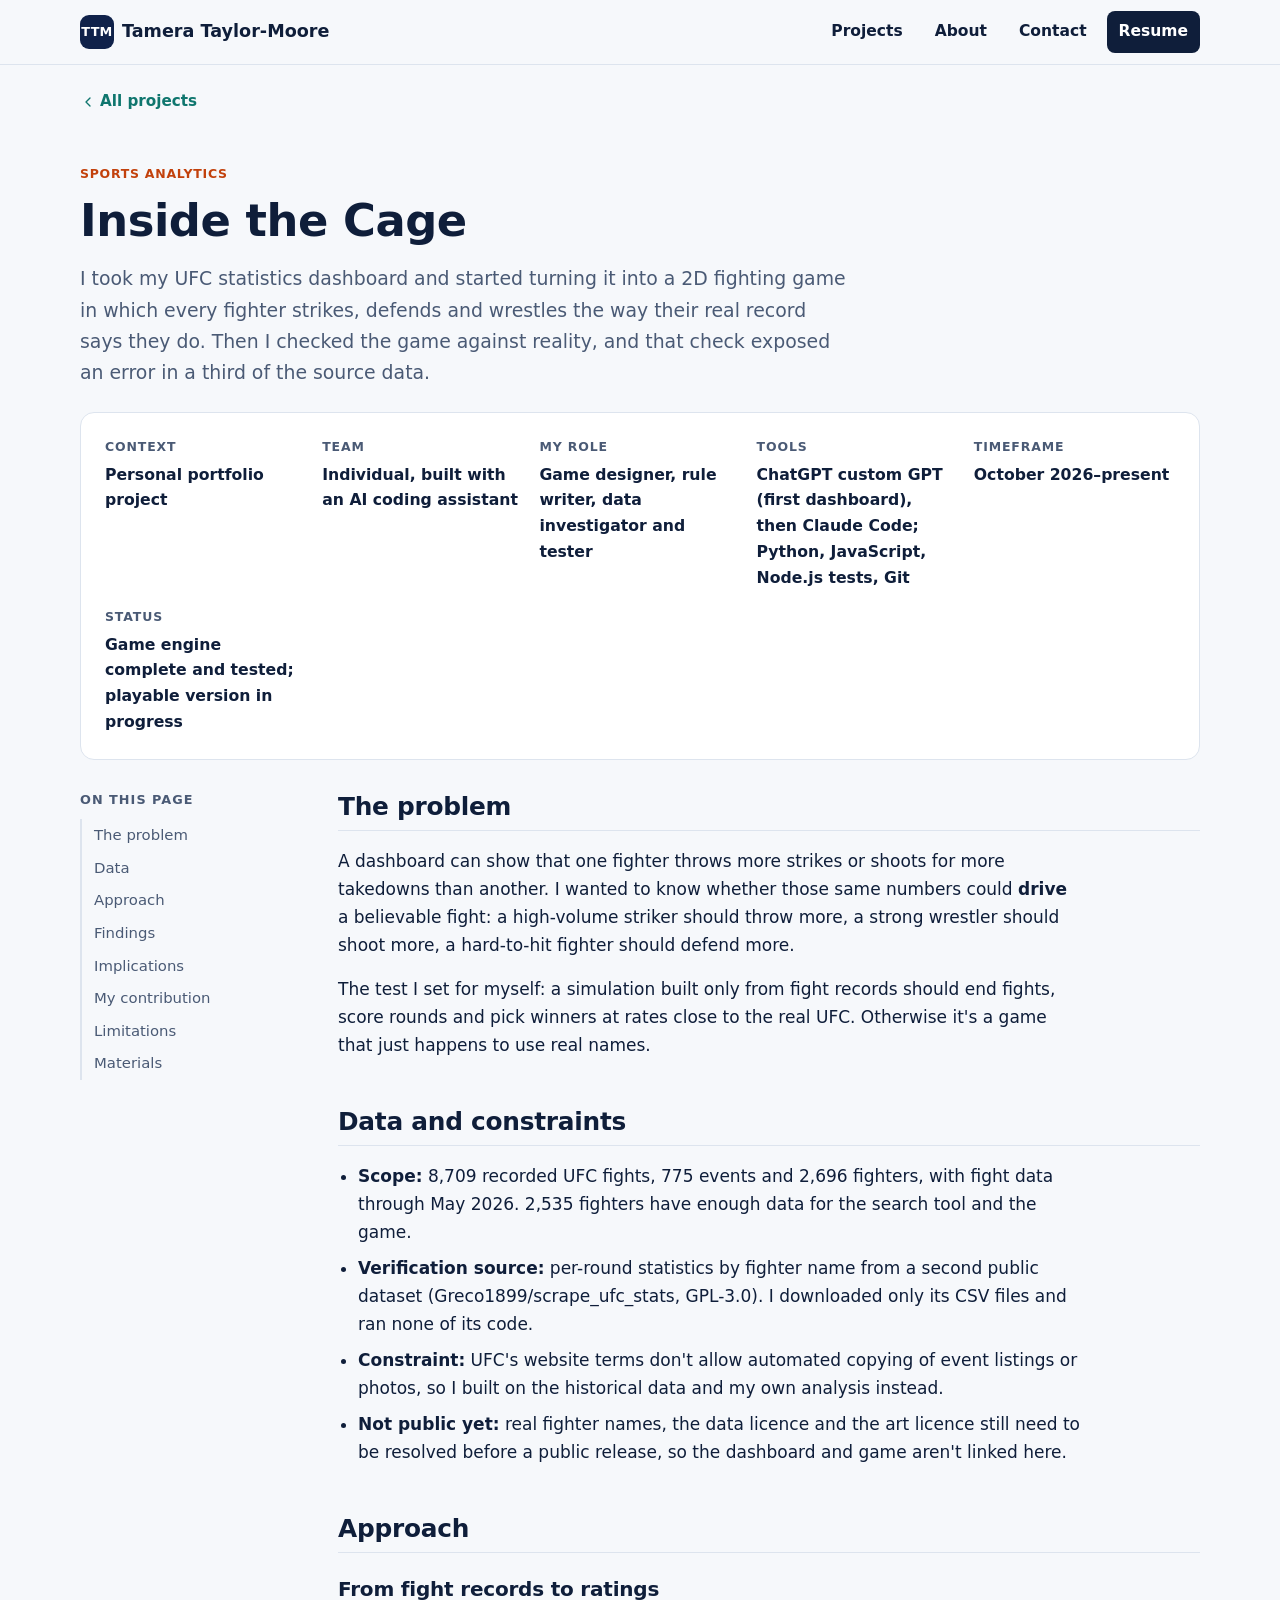
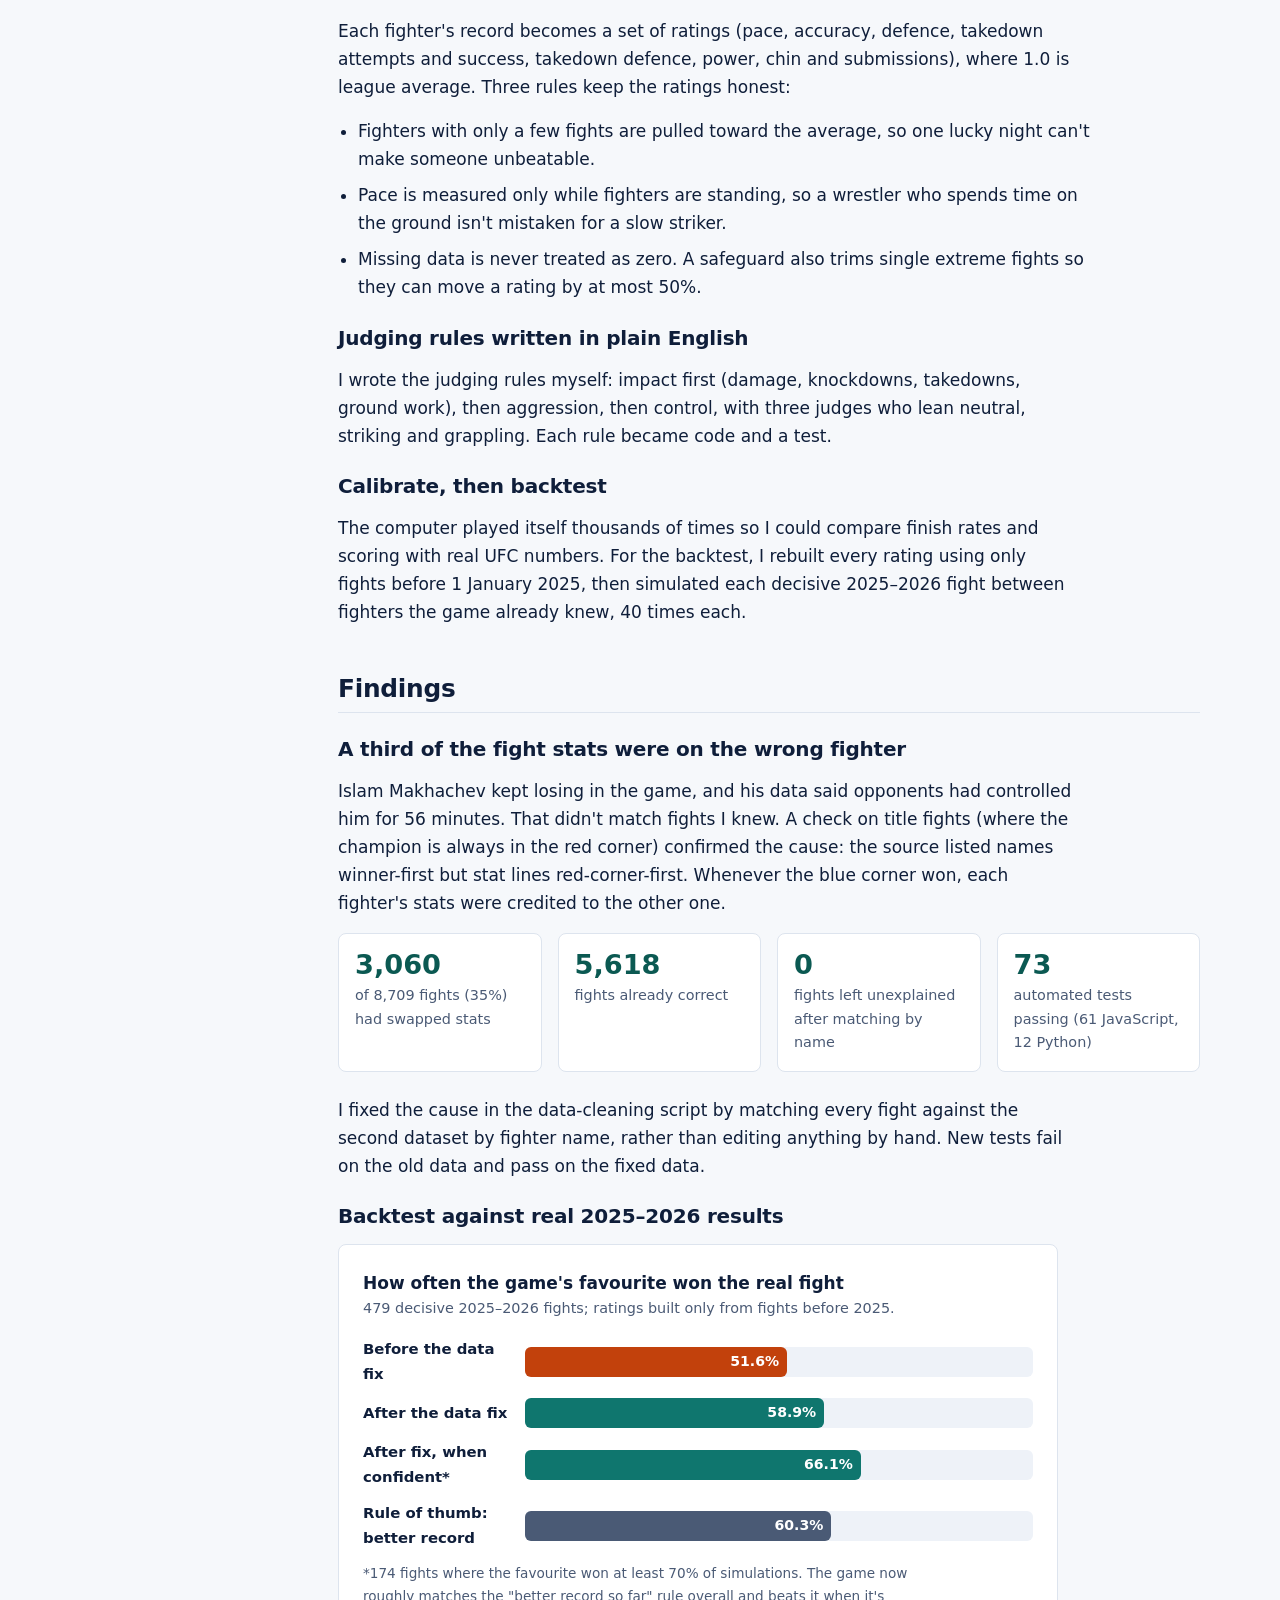
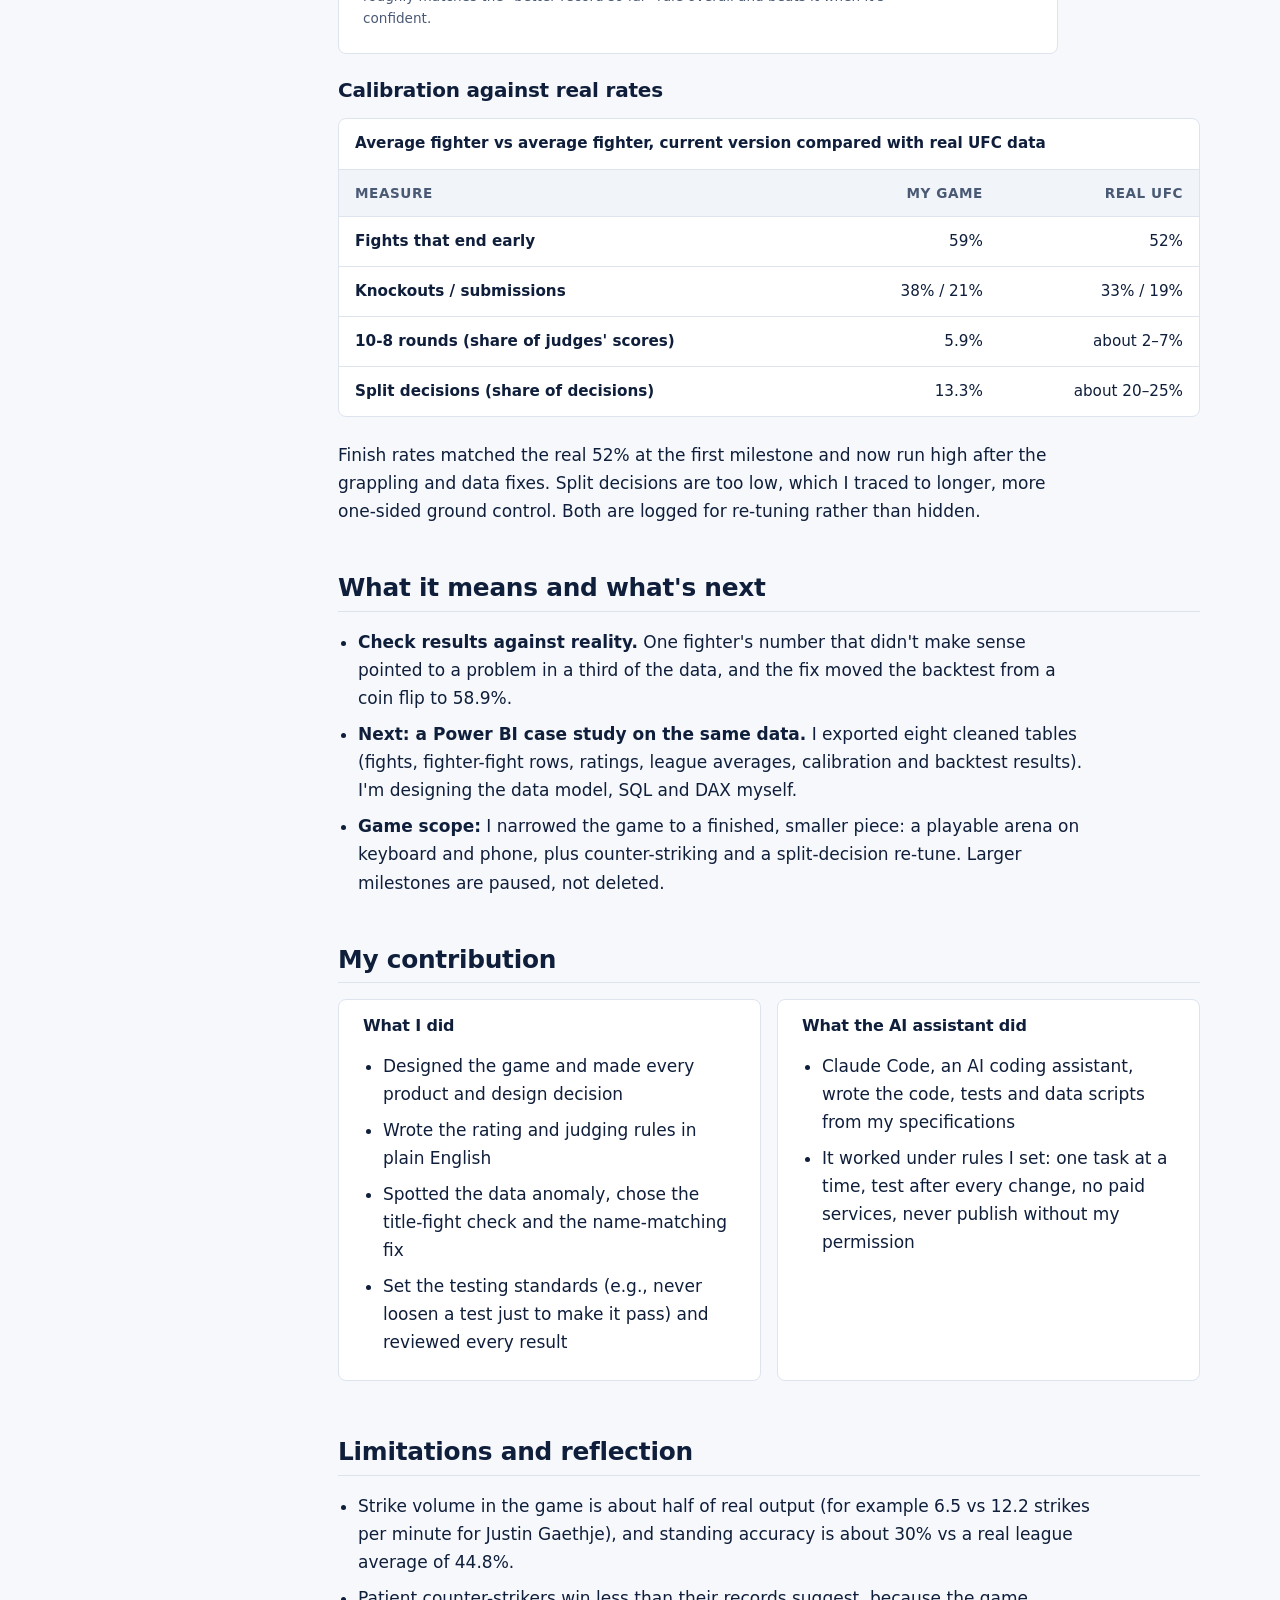
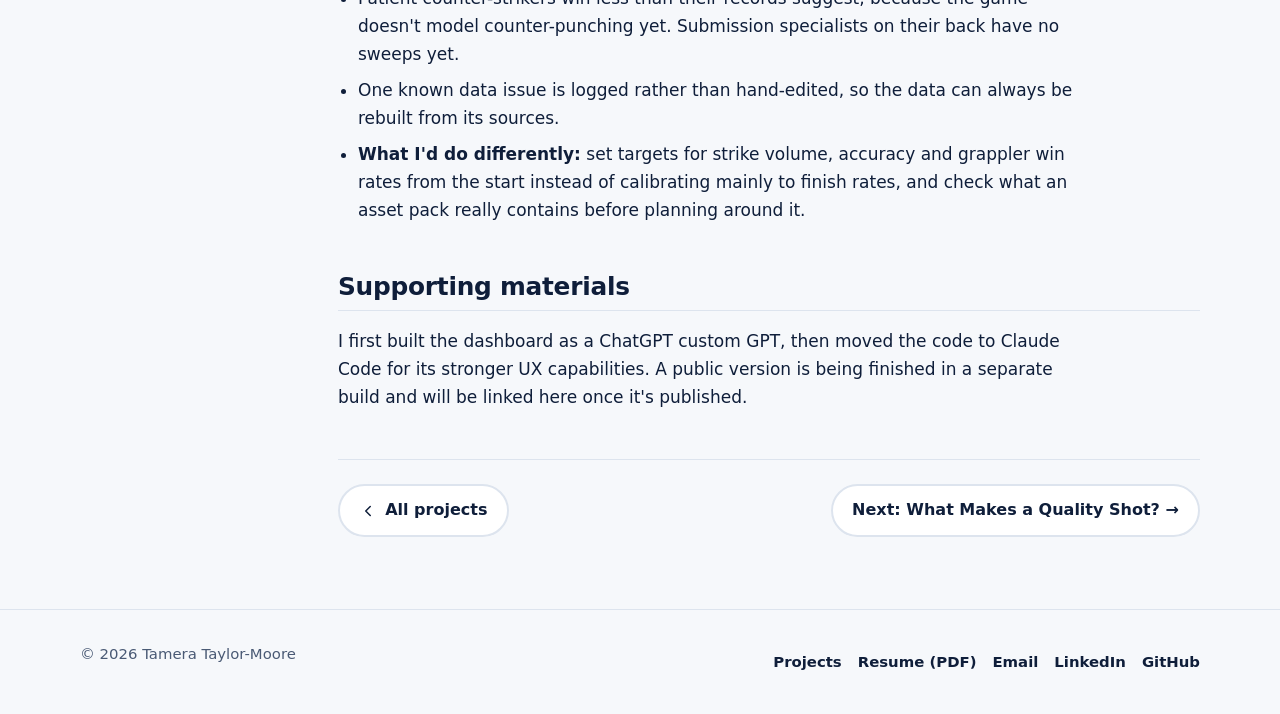
==== projects/inside-the-cage.html @ e18661e7 "Publish Tamera Taylor-Moore's portfolio site Static HTML/CSS/JS portfolio for GitHub Pages: homepage" ====
<!DOCTYPE html>
<html lang="en">
<head>
  <meta charset="utf-8">
  <meta name="viewport" content="width=device-width, initial-scale=1">
  <title>Inside the Cage: UFC stats dashboard and stats-driven fighting game | Tamera Taylor-Moore</title>
  <meta name="description" content="Case study: a UFC statistics dashboard turned into a stats-driven fighting game, calibrated and backtested against real fight results by Tamera Taylor-Moore.">
  <meta name="author" content="Tamera Taylor-Moore">
  <link rel="canonical" href="https://searjam17.github.io/projects/inside-the-cage.html">
  <meta property="og:type" content="website">
  <meta property="og:title" content="Inside the Cage: UFC stats dashboard and stats-driven fighting game | Tamera Taylor-Moore">
  <meta property="og:description" content="Case study: a UFC statistics dashboard turned into a stats-driven fighting game, calibrated and backtested against real fight results by Tamera Taylor-Moore.">
  <meta property="og:url" content="https://searjam17.github.io/projects/inside-the-cage.html">
  <meta property="og:image" content="https://searjam17.github.io/assets/images/social-preview.png">
  <meta property="og:image:width" content="1200">
  <meta property="og:image:height" content="630">
  <meta name="twitter:card" content="summary_large_image">
  <link rel="icon" href="../assets/images/favicon.svg" type="image/svg+xml">
  <link rel="icon" href="../assets/images/favicon-32.png" sizes="32x32" type="image/png">
  <link rel="apple-touch-icon" href="../assets/images/apple-touch-icon.png">
  <link rel="stylesheet" href="../assets/css/style.css">
  <script src="../assets/js/main.js"></script>
</head>
<body>
<a class="skip-link" href="#main">Skip to main content</a>
<header class="site-header">
  <nav class="container nav" aria-label="Main">
    <a class="wordmark" href="../index.html"><span class="wordmark-mark" aria-hidden="true">TTM</span>Tamera Taylor-Moore</a>
    <button class="nav-toggle" type="button" aria-expanded="false" aria-controls="primary-menu">
      <span class="nav-toggle-icon" aria-hidden="true"></span><span>Menu</span>
    </button>
    <ul class="nav-list" id="primary-menu">
      <li><a href="../index.html#projects">Projects</a></li>
      <li><a href="../index.html#about">About</a></li>
      <li><a href="../index.html#contact">Contact</a></li>
      <li><a class="nav-cta" href="../assets/documents/Tamera-Taylor-Moore-Resume.pdf">Resume <span class="visually-hidden">(PDF)</span></a></li>
    </ul>
  </nav>
</header>
<main id="main">
<div class="container">
  <p class="breadcrumb"><a href="../index.html#projects"><svg viewBox="0 0 24 24" aria-hidden="true" width="16" height="16" fill="none" stroke="currentColor" stroke-width="2" stroke-linecap="round" stroke-linejoin="round"><path d="M15 18l-6-6 6-6"/></svg>All projects</a></p>
  <header class="case-hero">
    <span class="category category--sports">Sports analytics</span>
    <h1>Inside the Cage</h1>
    <p class="case-summary">I took my UFC statistics dashboard and started turning it into a 2D fighting game in which every fighter strikes, defends and wrestles the way their real record says they do. Then I checked the game against reality, and that check exposed an error in a third of the source data.</p>
    <dl class="overview"><div><dt>Context</dt><dd>Personal portfolio project</dd></div><div><dt>Team</dt><dd>Individual, built with an AI coding assistant</dd></div><div><dt>My role</dt><dd>Game designer, rule writer, data investigator and tester</dd></div><div><dt>Tools</dt><dd>ChatGPT custom GPT (first dashboard), then Claude Code; Python, JavaScript, Node.js tests, Git</dd></div><div><dt>Timeframe</dt><dd>October 2026–present</dd></div><div><dt>Status</dt><dd>Game engine complete and tested; playable version in progress</dd></div></dl>
  </header>
  <div class="case-layout">
    <nav class="toc" aria-label="On this page"><h2>On this page</h2><ol><li><a href="#problem">The problem</a></li><li><a href="#data">Data</a></li><li><a href="#approach">Approach</a></li><li><a href="#findings">Findings</a></li><li><a href="#implications">Implications</a></li><li><a href="#contribution">My contribution</a></li><li><a href="#reflection">Limitations</a></li><li><a href="#materials">Materials</a></li></ol></nav>
    <article class="case-content">
      <section id="problem"><h2>The problem</h2>
      <p>A dashboard can show that one fighter throws more strikes or shoots for more takedowns than another. I wanted to know whether those same numbers could <strong>drive</strong> a believable fight: a high-volume striker should throw more, a strong wrestler should shoot more, a hard-to-hit fighter should defend more.</p>
      <p>The test I set for myself: a simulation built only from fight records should end fights, score rounds and pick winners at rates close to the real UFC. Otherwise it's a game that just happens to use real names.</p>
      </section>

      <section id="data"><h2>Data and constraints</h2>
      <ul>
      <li><strong>Scope:</strong> 8,709 recorded UFC fights, 775 events and 2,696 fighters, with fight data through May 2026. 2,535 fighters have enough data for the search tool and the game.</li>
      <li><strong>Verification source:</strong> per-round statistics by fighter name from a second public dataset (Greco1899/scrape_ufc_stats, GPL-3.0). I downloaded only its CSV files and ran none of its code.</li>
      <li><strong>Constraint:</strong> UFC's website terms don't allow automated copying of event listings or photos, so I built on the historical data and my own analysis instead.</li>
      <li><strong>Not public yet:</strong> real fighter names, the data licence and the art licence still need to be resolved before a public release, so the dashboard and game aren't linked here.</li>
      </ul>
      </section>

      <section id="approach"><h2>Approach</h2>
      <h3>From fight records to ratings</h3>
      <p>Each fighter's record becomes a set of ratings (pace, accuracy, defence, takedown attempts and success, takedown defence, power, chin and submissions), where 1.0 is league average. Three rules keep the ratings honest:</p>
      <ul>
      <li>Fighters with only a few fights are pulled toward the average, so one lucky night can't make someone unbeatable.</li>
      <li>Pace is measured only while fighters are standing, so a wrestler who spends time on the ground isn't mistaken for a slow striker.</li>
      <li>Missing data is never treated as zero. A safeguard also trims single extreme fights so they can move a rating by at most 50%.</li>
      </ul>
      <h3>Judging rules written in plain English</h3>
      <p>I wrote the judging rules myself: impact first (damage, knockdowns, takedowns, ground work), then aggression, then control, with three judges who lean neutral, striking and grappling. Each rule became code and a test.</p>
      <h3>Calibrate, then backtest</h3>
      <p>The computer played itself thousands of times so I could compare finish rates and scoring with real UFC numbers. For the backtest, I rebuilt every rating using only fights before 1 January 2025, then simulated each decisive 2025–2026 fight between fighters the game already knew, 40 times each.</p>
      </section>

      <section id="findings"><h2>Findings</h2>
      <h3>A third of the fight stats were on the wrong fighter</h3>
      <p>Islam Makhachev kept losing in the game, and his data said opponents had controlled him for 56 minutes. That didn't match fights I knew. A check on title fights (where the champion is always in the red corner) confirmed the cause: the source listed names winner-first but stat lines red-corner-first. Whenever the blue corner won, each fighter's stats were credited to the other one.</p>
      <ul class="stat-row">
      <li><span class="stat-value">3,060</span><span class="stat-label">of 8,709 fights (35%) had swapped stats</span></li>
      <li><span class="stat-value">5,618</span><span class="stat-label">fights already correct</span></li>
      <li><span class="stat-value">0</span><span class="stat-label">fights left unexplained after matching by name</span></li>
      <li><span class="stat-value">73</span><span class="stat-label">automated tests passing (61 JavaScript, 12 Python)</span></li>
      </ul>
      <p>I fixed the cause in the data-cleaning script by matching every fight against the second dataset by fighter name, rather than editing anything by hand. New tests fail on the old data and pass on the fixed data.</p>

      <h3>Backtest against real 2025–2026 results</h3>
      <figure class="bar-chart">
      <figcaption>How often the game's favourite won the real fight<span>479 decisive 2025–2026 fights; ratings built only from fights before 2025.</span></figcaption>
      <div class="bar"><span class="bar-label">Before the data fix</span><span class="bar-track"><span class="bar-fill bar-fill--low" style="width:51.6%">51.6%</span></span></div>
      <div class="bar"><span class="bar-label">After the data fix</span><span class="bar-track"><span class="bar-fill" style="width:58.9%">58.9%</span></span></div>
      <div class="bar"><span class="bar-label">After fix, when confident*</span><span class="bar-track"><span class="bar-fill" style="width:66.1%">66.1%</span></span></div>
      <div class="bar"><span class="bar-label">Rule of thumb: better record</span><span class="bar-track"><span class="bar-fill" style="width:60.3%;background:#4a5a75">60.3%</span></span></div>
      <p class="bar-note">*174 fights where the favourite won at least 70% of simulations. The game now roughly matches the "better record so far" rule overall and beats it when it's confident.</p>
      </figure>

      <h3>Calibration against real rates</h3>
      <div class="table-wrap"><table>
      <caption>Average fighter vs average fighter, current version compared with real UFC data</caption>
      <thead><tr><th scope="col">Measure</th><th scope="col" class="num">My game</th><th scope="col" class="num">Real UFC</th></tr></thead>
      <tbody>
      <tr><th scope="row">Fights that end early</th><td class="num">59%</td><td class="num">52%</td></tr>
      <tr><th scope="row">Knockouts / submissions</th><td class="num">38% / 21%</td><td class="num">33% / 19%</td></tr>
      <tr><th scope="row">10-8 rounds (share of judges' scores)</th><td class="num">5.9%</td><td class="num">about 2–7%</td></tr>
      <tr><th scope="row">Split decisions (share of decisions)</th><td class="num">13.3%</td><td class="num">about 20–25%</td></tr>
      </tbody></table></div>
      <p>Finish rates matched the real 52% at the first milestone and now run high after the grappling and data fixes. Split decisions are too low, which I traced to longer, more one-sided ground control. Both are logged for re-tuning rather than hidden.</p>
      </section>

      <section id="implications"><h2>What it means and what's next</h2>
      <ul>
      <li><strong>Check results against reality.</strong> One fighter's number that didn't make sense pointed to a problem in a third of the data, and the fix moved the backtest from a coin flip to 58.9%.</li>
      <li><strong>Next: a Power BI case study on the same data.</strong> I exported eight cleaned tables (fights, fighter-fight rows, ratings, league averages, calibration and backtest results). I'm designing the data model, SQL and DAX myself.</li>
      <li><strong>Game scope:</strong> I narrowed the game to a finished, smaller piece: a playable arena on keyboard and phone, plus counter-striking and a split-decision re-tune. Larger milestones are paused, not deleted.</li>
      </ul>
      </section>

      <section id="contribution"><h2>My contribution</h2>
      <div class="contrib">
      <div><h3>What I did</h3><ul>
      <li>Designed the game and made every product and design decision</li>
      <li>Wrote the rating and judging rules in plain English</li>
      <li>Spotted the data anomaly, chose the title-fight check and the name-matching fix</li>
      <li>Set the testing standards (e.g., never loosen a test just to make it pass) and reviewed every result</li>
      </ul></div>
      <div><h3>What the AI assistant did</h3><ul>
      <li>Claude Code, an AI coding assistant, wrote the code, tests and data scripts from my specifications</li>
      <li>It worked under rules I set: one task at a time, test after every change, no paid services, never publish without my permission</li>
      </ul></div>
      </div>
      </section>

      <section id="reflection"><h2>Limitations and reflection</h2>
      <ul>
      <li>Strike volume in the game is about half of real output (for example 6.5 vs 12.2 strikes per minute for Justin Gaethje), and standing accuracy is about 30% vs a real league average of 44.8%.</li>
      <li>Patient counter-strikers win less than their records suggest, because the game doesn't model counter-punching yet. Submission specialists on their back have no sweeps yet.</li>
      <li>One known data issue is logged rather than hand-edited, so the data can always be rebuilt from its sources.</li>
      <li><strong>What I'd do differently:</strong> set targets for strike volume, accuracy and grappler win rates from the start instead of calibrating mainly to finish rates, and check what an asset pack really contains before planning around it.</li>
      </ul>
      </section>

      <section id="materials"><h2>Supporting materials</h2>
      <p>I first built the dashboard as a ChatGPT custom GPT, then moved the code to Claude Code for its stronger UX capabilities. A public version is being finished in a separate build and will be linked here once it's published.</p>
      </section>
      <nav class="case-footer-nav" aria-label="More projects">
        <a class="btn btn-ghost" href="../index.html#projects"><svg viewBox="0 0 24 24" aria-hidden="true" width="16" height="16" fill="none" stroke="currentColor" stroke-width="2" stroke-linecap="round" stroke-linejoin="round"><path d="M15 18l-6-6 6-6"/></svg> All projects</a>
        <a class="btn btn-ghost" href="basketball-shot-quality.html">Next: What Makes a Quality Shot? →</a>
      </nav>
    </article>
  </div>
</div>
</main>
<footer class="site-footer">
  <div class="container footer-inner">
    <p>&copy; <span id="year">2026</span> Tamera Taylor-Moore</p>
    <ul class="footer-links">
      <li><a href="../index.html#projects">Projects</a></li>
      <li><a href="../assets/documents/Tamera-Taylor-Moore-Resume.pdf">Resume (PDF)</a></li>
      <li><a href="mailto:tamerataylormoore0@gmail.com">Email</a></li>
      <li><a href="https://www.linkedin.com/in/tamera-taylor-moore">LinkedIn</a></li>
      <li><a href="https://github.com/SearJam17">GitHub</a></li>
    </ul>
  </div>
</footer>
</body>
</html>
---- assets/css/style.css ----
/* =========================================================
   Tamera Taylor-Moore — portfolio styles
   Edit the variables in :root to change colors, fonts and spacing
   for the whole site at once.
   ========================================================= */

:root {
  /* Colors */
  --color-bg: #f6f8fb;
  --color-surface: #ffffff;
  --color-text: #0f1e3a;        /* deep navy */
  --color-muted: #4a5a75;
  --color-border: #dde4ee;
  --color-accent: #0f766e;      /* teal — links, buttons */
  --color-accent-dark: #0b5952;
  --color-accent-soft: #e3f3f1;
  --color-secondary: #c2410c;   /* restrained coral, used sparingly */
  --color-secondary-soft: #fdeee6;
  --color-navy-panel: #10224a;

  /* Typography */
  --font-body: system-ui, -apple-system, "Segoe UI", Roboto, "Helvetica Neue", Arial, sans-serif;
  --font-head: "Avenir Next", "Segoe UI", system-ui, -apple-system, Roboto, Arial, sans-serif;
  --font-mono: ui-monospace, SFMono-Regular, Menlo, Consolas, monospace;

  /* Spacing scale */
  --space-1: 0.25rem;
  --space-2: 0.5rem;
  --space-3: 0.75rem;
  --space-4: 1rem;
  --space-5: 1.5rem;
  --space-6: 2rem;
  --space-7: 3rem;
  --space-8: 4.5rem;

  --radius: 14px;
  --radius-sm: 8px;
  --shadow: 0 1px 2px rgba(15, 30, 58, 0.06), 0 6px 20px rgba(15, 30, 58, 0.06);
  --shadow-hover: 0 2px 4px rgba(15, 30, 58, 0.08), 0 12px 28px rgba(15, 30, 58, 0.10);
  --max-width: 1120px;
  --text-width: 68ch;
}

*, *::before, *::after { box-sizing: border-box; }

html { scroll-behavior: smooth; -webkit-text-size-adjust: 100%; }

body {
  margin: 0;
  font-family: var(--font-body);
  font-size: 1.0625rem;
  line-height: 1.65;
  color: var(--color-text);
  background: var(--color-bg);
}

img { max-width: 100%; height: auto; display: block; }

a { color: var(--color-accent); text-underline-offset: 0.18em; }
a:hover { color: var(--color-accent-dark); }

:focus-visible {
  outline: 3px solid var(--color-accent);
  outline-offset: 3px;
  border-radius: 4px;
}

h1, h2, h3, h4 {
  font-family: var(--font-head);
  line-height: 1.2;
  margin: 0 0 var(--space-4);
  letter-spacing: -0.01em;
}
h1 { font-size: clamp(2.1rem, 4.6vw, 3.25rem); font-weight: 800; }
h2 { font-size: clamp(1.6rem, 3vw, 2.1rem); font-weight: 750; }
h3 { font-size: 1.25rem; font-weight: 700; }
h4 { font-size: 1.05rem; font-weight: 700; }

p { margin: 0 0 var(--space-4); }
ul, ol { margin: 0 0 var(--space-4); padding-left: 1.25rem; }
li { margin-bottom: var(--space-2); }

.container { width: min(100% - 2.5rem, var(--max-width)); margin-inline: auto; }

.skip-link {
  position: absolute; left: var(--space-4); top: -100px; z-index: 100;
  background: var(--color-text); color: #fff; padding: var(--space-2) var(--space-4);
  border-radius: var(--radius-sm); text-decoration: none; font-weight: 600;
}
.skip-link:focus { top: var(--space-4); color: #fff; }

.visually-hidden {
  position: absolute !important; width: 1px; height: 1px; padding: 0; margin: -1px;
  overflow: hidden; clip: rect(0,0,0,0); white-space: nowrap; border: 0;
}

/* ---------- Header / navigation ---------- */
.site-header {
  position: sticky; top: 0; z-index: 50;
  background: rgba(246, 248, 251, 0.92);
  backdrop-filter: saturate(160%) blur(8px);
  border-bottom: 1px solid var(--color-border);
}
.nav { display: flex; align-items: center; justify-content: space-between; min-height: 64px; gap: var(--space-4); }
.wordmark {
  font-family: var(--font-head); font-weight: 800; font-size: 1.1rem;
  color: var(--color-text); text-decoration: none; display: inline-flex; align-items: center; gap: var(--space-2);
}
.wordmark-mark {
  display: inline-grid; place-items: center; width: 34px; height: 34px; border-radius: 9px;
  background: var(--color-navy-panel); color: #fff; font-size: 0.8rem; letter-spacing: 0.02em;
}
.nav-list { display: flex; gap: var(--space-2); list-style: none; margin: 0; padding: 0; align-items: center; }
.nav-list li { margin: 0; }
.nav-list a {
  display: inline-block; padding: var(--space-2) var(--space-3); border-radius: var(--radius-sm);
  color: var(--color-text); text-decoration: none; font-weight: 600; font-size: 0.97rem;
}
.nav-list a:hover { background: var(--color-accent-soft); color: var(--color-accent-dark); }
.nav-list a.nav-cta { background: var(--color-text); color: #fff; }
.nav-list a.nav-cta:hover { background: var(--color-accent-dark); color: #fff; }
.nav-toggle {
  display: none; background: none; border: 1px solid var(--color-border); border-radius: var(--radius-sm);
  padding: var(--space-2) var(--space-3); font: inherit; font-weight: 600; color: var(--color-text); cursor: pointer;
  align-items: center; gap: var(--space-2);
}
.nav-toggle-icon, .nav-toggle-icon::before, .nav-toggle-icon::after {
  display: block; width: 18px; height: 2px; background: currentColor; position: relative; content: "";
}
.nav-toggle-icon::before { position: absolute; top: -6px; }
.nav-toggle-icon::after { position: absolute; top: 6px; }

@media (max-width: 760px) {
  .nav-toggle { display: inline-flex; }
  .js .nav-list {
    display: none; position: absolute; left: 0; right: 0; top: 100%;
    flex-direction: column; align-items: stretch; gap: 0;
    background: var(--color-surface); border-bottom: 1px solid var(--color-border);
    padding: var(--space-3) 1.25rem var(--space-4); box-shadow: var(--shadow);
  }
  .js .nav-list.is-open { display: flex; }
  .nav-list a { display: block; padding: var(--space-3); }
  /* Without JavaScript the menu simply wraps below the name */
  html:not(.js) .nav { flex-wrap: wrap; padding-block: var(--space-2); }
  html:not(.js) .nav-toggle { display: none; }
}

/* ---------- Buttons & tags ---------- */
.btn {
  display: inline-flex; align-items: center; gap: var(--space-2);
  padding: 0.7rem 1.2rem; border-radius: 999px; font-weight: 700; font-size: 1rem;
  text-decoration: none; border: 2px solid transparent; transition: background-color .15s, color .15s, border-color .15s, transform .15s;
}
.btn-primary { background: var(--color-accent); color: #fff; }
.btn-primary:hover { background: var(--color-accent-dark); color: #fff; }
.btn-secondary { background: var(--color-surface); color: var(--color-text); border-color: var(--color-text); }
.btn-secondary:hover { background: var(--color-text); color: #fff; }
.btn-ghost { color: var(--color-text); border-color: var(--color-border); background: var(--color-surface); }
.btn-ghost:hover { border-color: var(--color-accent); color: var(--color-accent-dark); }
.btn svg { width: 18px; height: 18px; flex: none; }

.tag-list { display: flex; flex-wrap: wrap; gap: var(--space-2); list-style: none; padding: 0; margin: 0 0 var(--space-4); }
.tag-list li { margin: 0; }
.tag {
  display: inline-block; font-size: 0.8rem; font-weight: 600; line-height: 1.3;
  padding: 0.25rem 0.6rem; border-radius: 999px; background: #eef2f8; color: #33415c; border: 1px solid #e1e7f0;
}
.category {
  display: inline-block; font-size: 0.78rem; font-weight: 700; letter-spacing: 0.06em; text-transform: uppercase;
  color: var(--color-accent-dark);
}
.category--sports { color: var(--color-secondary); }

/* ---------- Hero ---------- */
.hero {
  position: relative; overflow: hidden;
  padding: var(--space-8) 0 var(--space-7);
  background:
    radial-gradient(900px 420px at 88% -10%, rgba(15,118,110,0.13), transparent 60%),
    radial-gradient(700px 380px at -5% 110%, rgba(16,34,74,0.08), transparent 60%);
}
.hero::before { /* subtle dot grid */
  content: ""; position: absolute; inset: 0; pointer-events: none;
  background-image: radial-gradient(rgba(15,30,58,0.09) 1px, transparent 1px);
  background-size: 22px 22px;
  mask-image: linear-gradient(to bottom, rgba(0,0,0,.55), transparent 85%);
  -webkit-mask-image: linear-gradient(to bottom, rgba(0,0,0,.55), transparent 85%);
}
.hero-grid { position: relative; display: grid; grid-template-columns: 1.35fr 1fr; gap: var(--space-7); align-items: center; }
.eyebrow { font-weight: 700; color: var(--color-accent-dark); margin-bottom: var(--space-3); letter-spacing: 0.02em; }
.hero h1 { margin-bottom: var(--space-4); }
.hero h1 .accent { color: var(--color-accent); }
.hero-lede { font-size: 1.2rem; color: var(--color-muted); max-width: 60ch; }
.hero-actions { display: flex; flex-wrap: wrap; gap: var(--space-3); margin: var(--space-5) 0 var(--space-4); }
.hero-links { display: flex; gap: var(--space-4); flex-wrap: wrap; font-weight: 600; }
.hero-links a { display: inline-flex; align-items: center; gap: var(--space-2); text-decoration: none; color: var(--color-text); }
.hero-links a:hover { color: var(--color-accent-dark); text-decoration: underline; }
.hero-links svg { width: 18px; height: 18px; }

.hero-card {
  background: var(--color-surface); border: 1px solid var(--color-border); border-radius: var(--radius);
  box-shadow: var(--shadow); padding: var(--space-5);
}
.hero-card h2 { font-size: 1rem; text-transform: uppercase; letter-spacing: 0.07em; color: var(--color-muted); margin-bottom: var(--space-3); }
.hero-card dl { margin: 0; display: grid; gap: var(--space-3); }
.hero-card dt { font-weight: 700; font-size: 0.95rem; }
.hero-card dd { margin: 0; color: var(--color-muted); font-size: 0.95rem; }

@media (max-width: 880px) {
  .hero { padding-top: var(--space-7); }
  .hero-grid { grid-template-columns: 1fr; gap: var(--space-5); }
}

/* ---------- Sections ---------- */
.section { padding: var(--space-8) 0; }
.section--alt { background: var(--color-surface); border-block: 1px solid var(--color-border); }
.section-head { max-width: 62ch; margin-bottom: var(--space-6); }
.section-head p { color: var(--color-muted); }

/* ---------- Filters ---------- */
.filters { display: flex; flex-wrap: wrap; gap: var(--space-2); margin-bottom: var(--space-5); }
.filter-btn {
  font: inherit; font-weight: 600; font-size: 0.93rem; cursor: pointer;
  padding: 0.45rem 0.95rem; border-radius: 999px; border: 1px solid var(--color-border);
  background: var(--color-surface); color: var(--color-text);
}
.filter-btn:hover { border-color: var(--color-accent); }
.filter-btn[aria-pressed="true"] { background: var(--color-text); border-color: var(--color-text); color: #fff; }
.filter-status { color: var(--color-muted); font-size: 0.93rem; margin: 0 0 var(--space-4); }

/* ---------- Project cards ---------- */
.project-grid { display: grid; grid-template-columns: repeat(auto-fill, minmax(300px, 1fr)); gap: var(--space-5); list-style: none; padding: 0; margin: 0; }
.project-grid > li { margin: 0; display: flex; }
.project-grid > li[hidden] { display: none; }
.card {
  position: relative; display: flex; flex-direction: column; width: 100%;
  background: var(--color-surface); border: 1px solid var(--color-border); border-radius: var(--radius);
  overflow: hidden; box-shadow: var(--shadow); transition: box-shadow .2s, transform .2s, border-color .2s;
}
.card:hover, .card:focus-within { box-shadow: var(--shadow-hover); transform: translateY(-2px); border-color: #c9d5e5; }
.card-media { aspect-ratio: 16 / 9; background: #e9eef5; border-bottom: 1px solid var(--color-border); }
.card-media img { width: 100%; height: 100%; object-fit: cover; }
.card-body { padding: var(--space-5); display: flex; flex-direction: column; flex: 1; }
.card-body h3 { margin: var(--space-2) 0 var(--space-3); font-size: 1.2rem; }
.card-body h3 a { color: var(--color-text); text-decoration: none; }
.card-body h3 a::after { content: ""; position: absolute; inset: 0; } /* whole card clickable */
.card-body h3 a:focus-visible { outline: none; }
.card:has(h3 a:focus-visible) { outline: 3px solid var(--color-accent); outline-offset: 3px; }
.card-body p { color: var(--color-muted); font-size: 0.98rem; }
.card-body .tag-list { margin-top: auto; margin-bottom: var(--space-3); }
.card-cta { font-weight: 700; color: var(--color-accent-dark); font-size: 0.95rem; }
.card-context { font-size: 0.85rem; color: var(--color-muted); margin-bottom: 0; }

/* Text-based thumbnail used when there is no real screenshot */
.thumb-text {
  width: 100%; height: 100%; display: flex; flex-direction: column; justify-content: space-between;
  padding: var(--space-5); color: #fff; position: relative; overflow: hidden;
  background: linear-gradient(135deg, #10224a 0%, #163a6b 60%, #0f766e 140%);
}
.thumb-text::after {
  content: ""; position: absolute; inset: 0;
  background-image: radial-gradient(rgba(255,255,255,0.10) 1px, transparent 1px); background-size: 16px 16px;
}
.thumb-text--sports { background: linear-gradient(135deg, #10224a 0%, #2a1f4f 55%, #c2410c 150%); }
.thumb-text > * { position: relative; z-index: 1; }
.thumb-kicker { font-size: 0.72rem; font-weight: 700; letter-spacing: 0.1em; text-transform: uppercase; opacity: 0.85; }
.thumb-title { font-family: var(--font-head); font-size: 1.55rem; font-weight: 800; line-height: 1.12; }
.thumb-tools { font-family: var(--font-mono); font-size: 0.75rem; opacity: 0.85; }

/* ---------- About / skills ---------- */
.about-grid { display: grid; grid-template-columns: 1.3fr 1fr; gap: var(--space-7); align-items: start; }
.about-grid p { max-width: var(--text-width); }
.fact-list { list-style: none; padding: 0; margin: 0; display: grid; gap: var(--space-3); }
.fact-list li { margin: 0; padding: var(--space-4); background: var(--color-bg); border: 1px solid var(--color-border); border-radius: var(--radius-sm); }
.fact-list strong { display: block; }
@media (max-width: 880px) { .about-grid { grid-template-columns: 1fr; gap: var(--space-5); } }

.skills-grid { display: grid; grid-template-columns: repeat(auto-fit, minmax(250px, 1fr)); gap: var(--space-5); }
.skill-group { background: var(--color-surface); border: 1px solid var(--color-border); border-radius: var(--radius); padding: var(--space-5); }
.skill-group h3 { font-size: 1.08rem; display: flex; align-items: center; gap: var(--space-2); }
.skill-group h3 svg { width: 22px; height: 22px; color: var(--color-accent); flex: none; }
.skill-group ul { list-style: none; padding: 0; margin: 0; }
.skill-group li { margin-bottom: var(--space-3); font-size: 0.97rem; }
.skill-group li span { display: block; color: var(--color-muted); font-size: 0.87rem; }

/* ---------- Contact ---------- */
.contact-panel {
  background: var(--color-navy-panel); color: #fff; border-radius: calc(var(--radius) + 4px);
  padding: var(--space-7); display: grid; grid-template-columns: 1.2fr 1fr; gap: var(--space-6); align-items: center;
  background-image: radial-gradient(600px 300px at 100% 0%, rgba(15,118,110,0.45), transparent 60%);
}
.contact-panel h2 { color: #fff; }
.contact-panel p { color: #d5deee; }
.contact-links { list-style: none; padding: 0; margin: 0; display: grid; gap: var(--space-3); }
.contact-links li { margin: 0; }
.contact-links a {
  display: flex; align-items: center; gap: var(--space-3); padding: var(--space-3) var(--space-4);
  border-radius: var(--radius-sm); background: rgba(255,255,255,0.08); color: #fff; text-decoration: none; font-weight: 600;
  border: 1px solid rgba(255,255,255,0.14); word-break: break-word;
}
.contact-links a:hover { background: rgba(255,255,255,0.16); color: #fff; }
.contact-links svg { width: 20px; height: 20px; flex: none; }
.contact-panel :focus-visible { outline-color: #7fe3d8; }
@media (max-width: 880px) { .contact-panel { grid-template-columns: 1fr; padding: var(--space-6); } }

/* ---------- Footer ---------- */
.site-footer { padding: var(--space-6) 0; border-top: 1px solid var(--color-border); color: var(--color-muted); font-size: 0.93rem; }
.footer-inner { display: flex; flex-wrap: wrap; justify-content: space-between; gap: var(--space-4); align-items: center; }
.footer-links { display: flex; flex-wrap: wrap; gap: var(--space-4); list-style: none; padding: 0; margin: 0; }
.footer-links li { margin: 0; }
.footer-links a { color: var(--color-text); font-weight: 600; text-decoration: none; }
.footer-links a:hover { color: var(--color-accent-dark); text-decoration: underline; }

/* ---------- Case-study pages ---------- */
.breadcrumb { padding-top: var(--space-5); font-size: 0.95rem; }
.breadcrumb a { font-weight: 600; text-decoration: none; display: inline-flex; align-items: center; gap: var(--space-1); }
.breadcrumb a:hover { text-decoration: underline; }

.case-hero { padding: var(--space-5) 0 var(--space-6); }
.case-hero h1 { font-size: clamp(2rem, 4vw, 2.8rem); margin-top: var(--space-2); }
.case-summary { font-size: 1.18rem; color: var(--color-muted); max-width: 64ch; }

.overview {
  display: grid; grid-template-columns: repeat(auto-fit, minmax(190px, 1fr)); gap: var(--space-4);
  background: var(--color-surface); border: 1px solid var(--color-border); border-radius: var(--radius);
  padding: var(--space-5); margin: var(--space-5) 0 0;
}
.overview div { margin: 0; }
.overview dt { font-size: 0.78rem; text-transform: uppercase; letter-spacing: 0.07em; color: var(--color-muted); font-weight: 700; margin-bottom: var(--space-1); }
.overview dd { margin: 0; font-weight: 600; font-size: 0.98rem; }

.case-layout { display: grid; grid-template-columns: 210px minmax(0, 1fr); gap: var(--space-7); padding-bottom: var(--space-8); }
.toc { position: sticky; top: 88px; align-self: start; font-size: 0.93rem; }
.toc h2 { font-size: 0.8rem; text-transform: uppercase; letter-spacing: 0.08em; color: var(--color-muted); margin-bottom: var(--space-3); }
.toc ol { list-style: none; padding: 0; margin: 0; border-left: 2px solid var(--color-border); }
.toc li { margin: 0; }
.toc a { display: block; padding: var(--space-1) var(--space-3); color: var(--color-muted); text-decoration: none; }
.toc a:hover { color: var(--color-accent-dark); }
@media (max-width: 900px) { .case-layout { grid-template-columns: minmax(0, 1fr); gap: 0; } .toc { display: none; } }

.case-content > section { padding-top: var(--space-6); scroll-margin-top: 80px; }
.case-content > section:first-child { padding-top: 0; }
.case-content p, .case-content li { max-width: var(--text-width); }
.case-content h2 { font-size: 1.55rem; padding-bottom: var(--space-2); border-bottom: 1px solid var(--color-border); }
.case-content h3 { margin-top: var(--space-5); }

.callout {
  border-left: 4px solid var(--color-accent); background: var(--color-accent-soft);
  padding: var(--space-4) var(--space-5); border-radius: 0 var(--radius-sm) var(--radius-sm) 0; margin: var(--space-4) 0 var(--space-5);
  max-width: var(--text-width);
}
.callout p:last-child { margin-bottom: 0; }
.callout--note { border-left-color: var(--color-secondary); background: var(--color-secondary-soft); }
.callout-title { font-weight: 800; display: block; margin-bottom: var(--space-1); }

.stat-row { display: grid; grid-template-columns: repeat(auto-fit, minmax(170px, 1fr)); gap: var(--space-4); margin: var(--space-4) 0 var(--space-5); list-style: none; padding: 0; }
.stat-row li { margin: 0; background: var(--color-surface); border: 1px solid var(--color-border); border-radius: var(--radius-sm); padding: var(--space-4); max-width: none; }
.stat-value { display: block; font-family: var(--font-head); font-size: 1.7rem; font-weight: 800; color: var(--color-accent-dark); line-height: 1.1; }
.stat-label { display: block; font-size: 0.9rem; color: var(--color-muted); margin-top: var(--space-1); }

.table-wrap { overflow-x: auto; margin: var(--space-4) 0 var(--space-5); border: 1px solid var(--color-border); border-radius: var(--radius-sm); background: var(--color-surface); }
table { border-collapse: collapse; width: 100%; font-size: 0.95rem; }
caption { text-align: left; padding: var(--space-3) var(--space-4); font-weight: 700; caption-side: top; }
th, td { text-align: left; padding: var(--space-3) var(--space-4); border-top: 1px solid var(--color-border); vertical-align: top; }
thead th { background: #f1f4f9; font-size: 0.85rem; text-transform: uppercase; letter-spacing: 0.04em; color: var(--color-muted); }
td.num, th.num { text-align: right; font-variant-numeric: tabular-nums; }

/* Simple horizontal bar chart built from real numbers in the table beside it */
.bar-chart { margin: var(--space-4) 0 var(--space-5); background: var(--color-surface); border: 1px solid var(--color-border); border-radius: var(--radius-sm); padding: var(--space-5); max-width: 720px; }
.bar-chart figcaption { font-weight: 700; margin-bottom: var(--space-4); }
.bar-chart figcaption span { display: block; font-weight: 400; color: var(--color-muted); font-size: 0.9rem; }
.bar { display: grid; grid-template-columns: 150px 1fr; gap: var(--space-3); align-items: center; margin-bottom: var(--space-3); }
.bar-label { font-size: 0.93rem; font-weight: 600; }
.bar-track { background: #eef2f8; border-radius: 6px; height: 30px; position: relative; }
.bar-fill { height: 100%; border-radius: 6px; background: var(--color-accent); display: flex; align-items: center; justify-content: flex-end; padding-right: var(--space-2); color: #fff; font-weight: 700; font-size: 0.88rem; min-width: 3.2rem; }
.bar-fill--low { background: var(--color-secondary); }
.bar-note { font-size: 0.85rem; color: var(--color-muted); margin: var(--space-3) 0 0; }
@media (max-width: 520px) { .bar { grid-template-columns: 1fr; gap: var(--space-1); } }

.gallery { display: grid; grid-template-columns: repeat(auto-fit, minmax(280px, 1fr)); gap: var(--space-5); margin: var(--space-4) 0 var(--space-5); }
.gallery figure, .figure { margin: 0; background: var(--color-surface); border: 1px solid var(--color-border); border-radius: var(--radius-sm); overflow: hidden; }
.gallery img, .figure img { width: 100%; border-bottom: 1px solid var(--color-border); }
.gallery figcaption, .figure figcaption { padding: var(--space-3) var(--space-4); font-size: 0.9rem; color: var(--color-muted); }
.figure { margin: var(--space-4) 0 var(--space-5); max-width: 860px; }

.contrib { display: grid; grid-template-columns: repeat(auto-fit, minmax(240px, 1fr)); gap: var(--space-4); margin: var(--space-4) 0 var(--space-5); }
.contrib > div { background: var(--color-surface); border: 1px solid var(--color-border); border-radius: var(--radius-sm); padding: var(--space-4) var(--space-5); }
.contrib h3 { margin-top: 0; font-size: 1rem; }
.contrib ul { margin-bottom: 0; }

.materials { list-style: none; padding: 0; display: grid; gap: var(--space-3); max-width: 640px; }
.materials li { margin: 0; max-width: none; }
.materials a {
  display: flex; align-items: center; gap: var(--space-3); padding: var(--space-4); border-radius: var(--radius-sm);
  background: var(--color-surface); border: 1px solid var(--color-border); text-decoration: none; color: var(--color-text); font-weight: 600;
}
.materials a:hover { border-color: var(--color-accent); color: var(--color-accent-dark); }
.materials svg { width: 22px; height: 22px; color: var(--color-accent); flex: none; }
.materials small { display: block; font-weight: 400; color: var(--color-muted); }

.case-footer-nav { display: flex; flex-wrap: wrap; gap: var(--space-3); justify-content: space-between; border-top: 1px solid var(--color-border); padding-top: var(--space-5); margin-top: var(--space-7); }

/* Draft-only marker for details Tamera still needs to confirm.
   The pre-publish check refuses to publish while any of these remain. */
.needs-input {
  background: #fff4c2; border: 1px dashed #b38600; color: #5c4400;
  padding: 0 0.3rem; border-radius: 4px; font-weight: 600; font-size: 0.92em;
}

/* ---------- Motion preferences ---------- */
@media (prefers-reduced-motion: reduce) {
  html { scroll-behavior: auto; }
  *, *::before, *::after { transition: none !important; animation: none !important; }
  .card:hover, .card:focus-within { transform: none; }
}

/* ---------- Print ---------- */
@media print {
  .site-header, .toc, .filters, .skip-link, .case-footer-nav { display: none !important; }
  body { background: #fff; }
  .card, .callout, .table-wrap { box-shadow: none; }
}
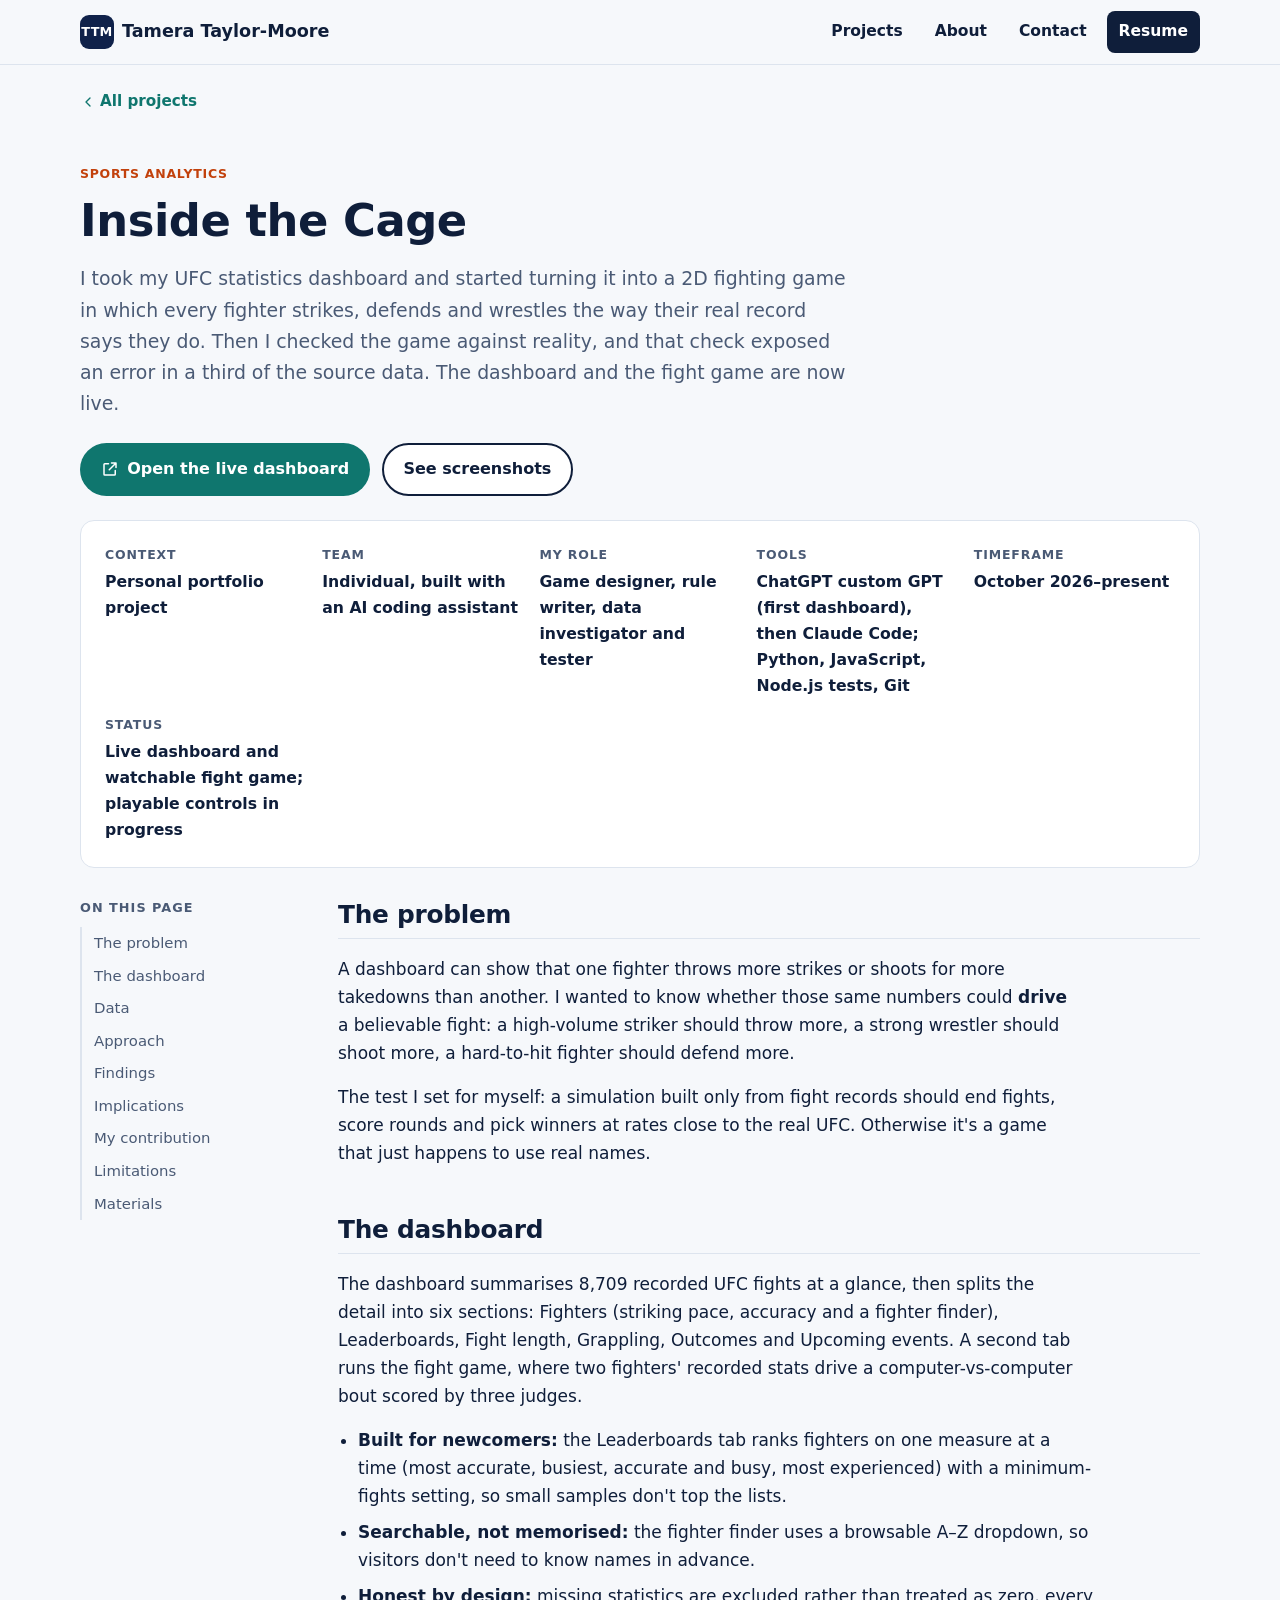
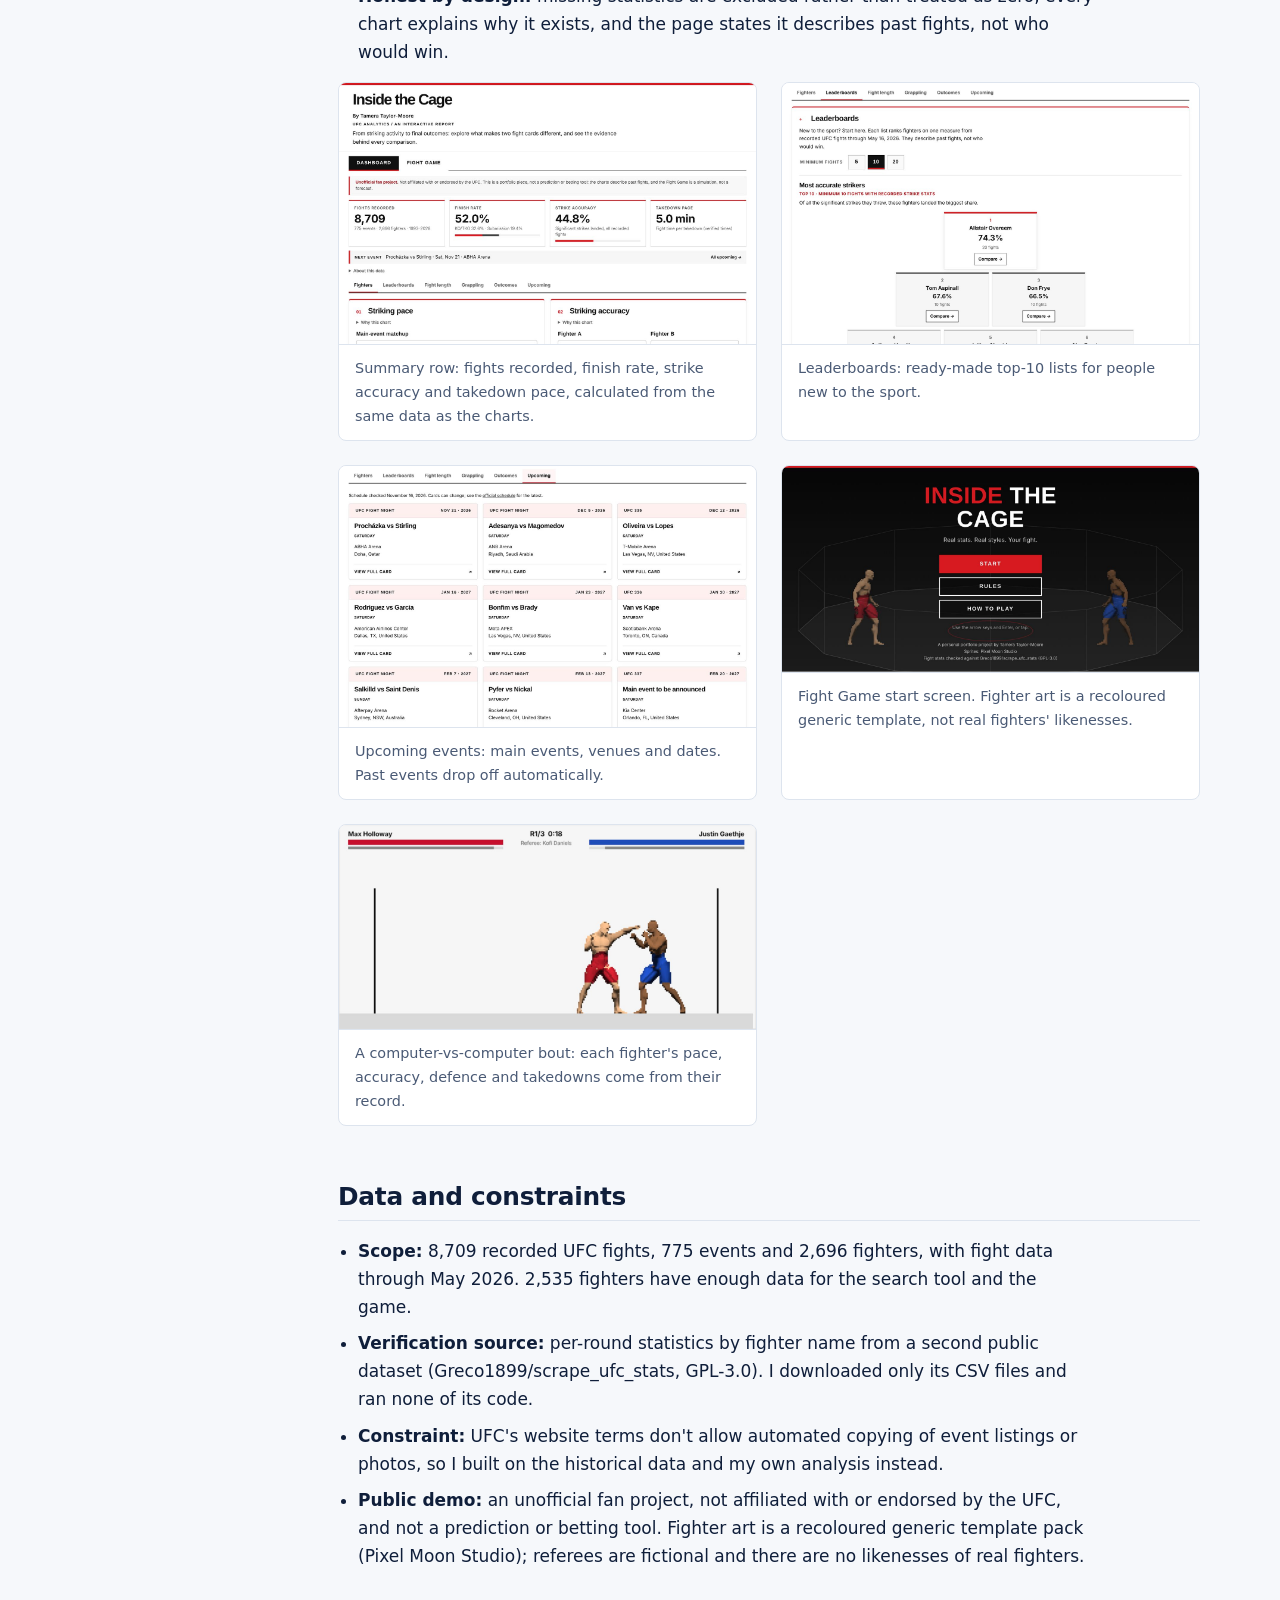
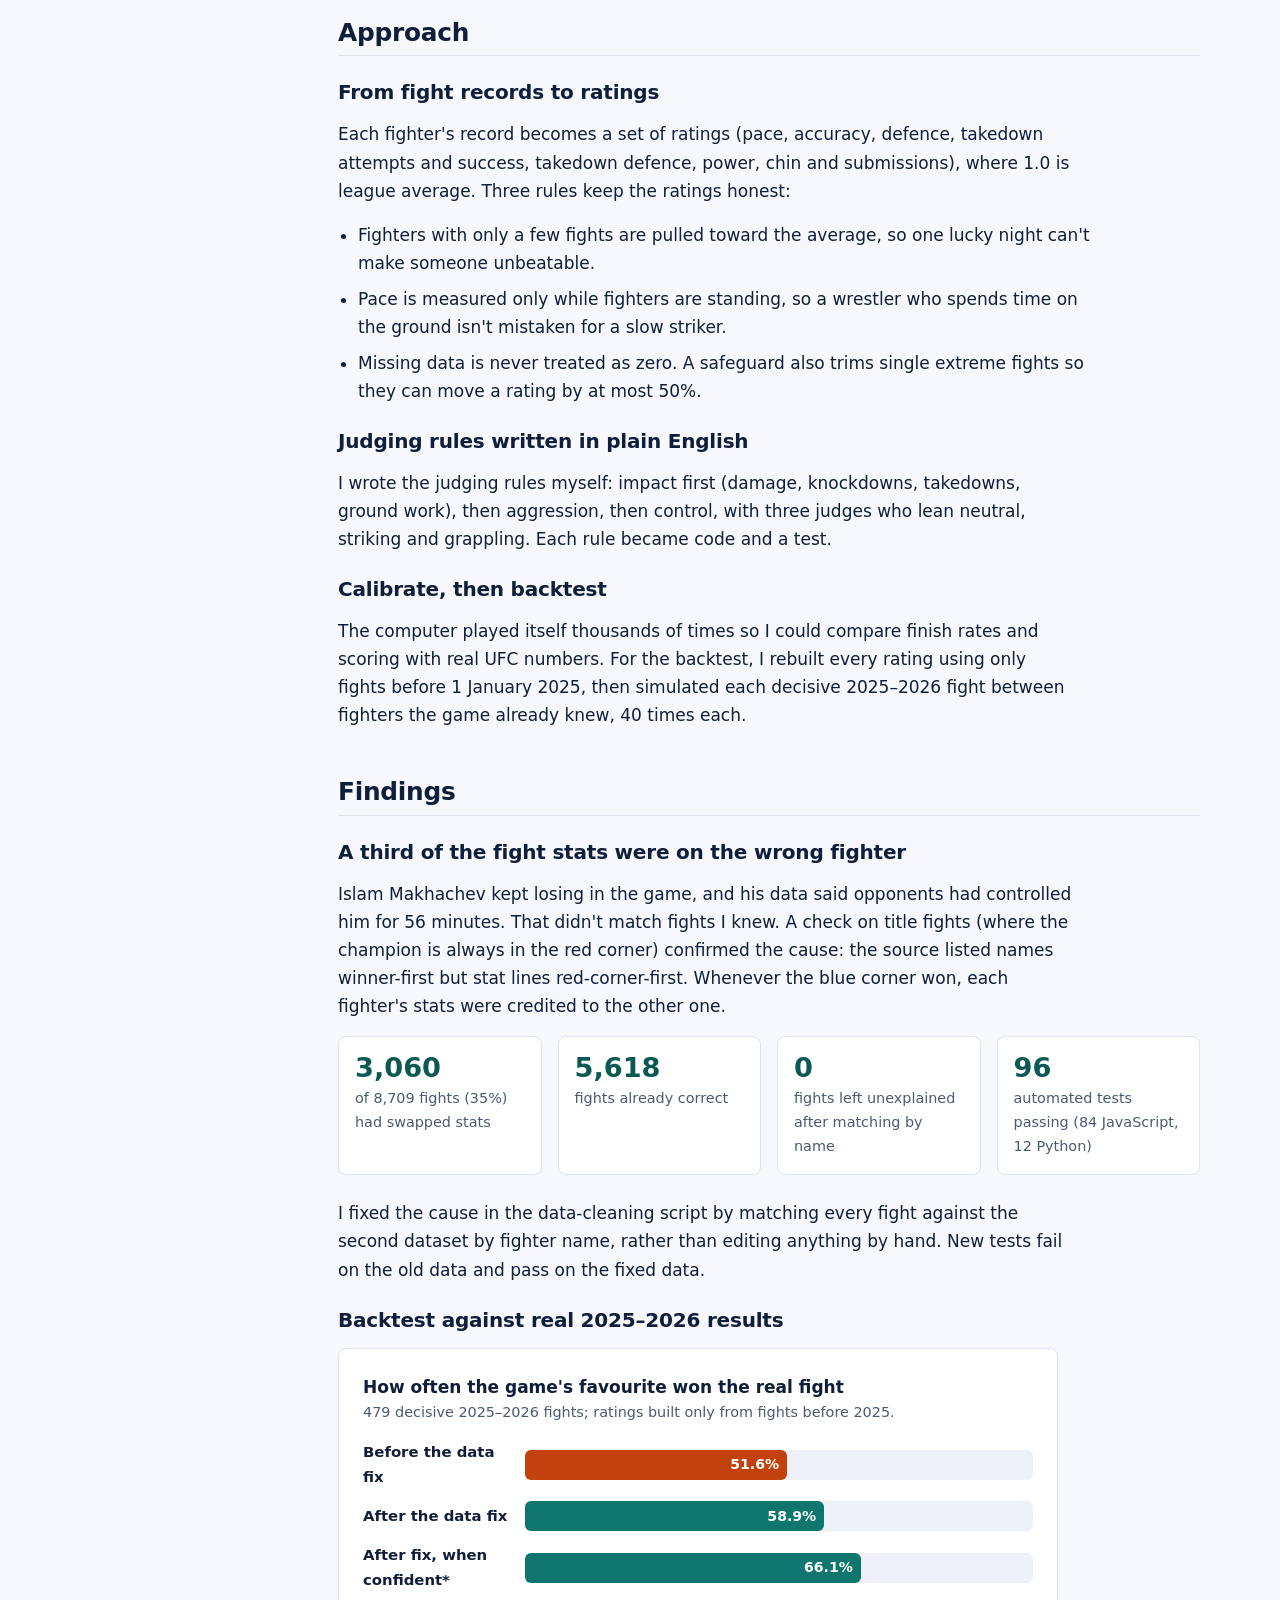
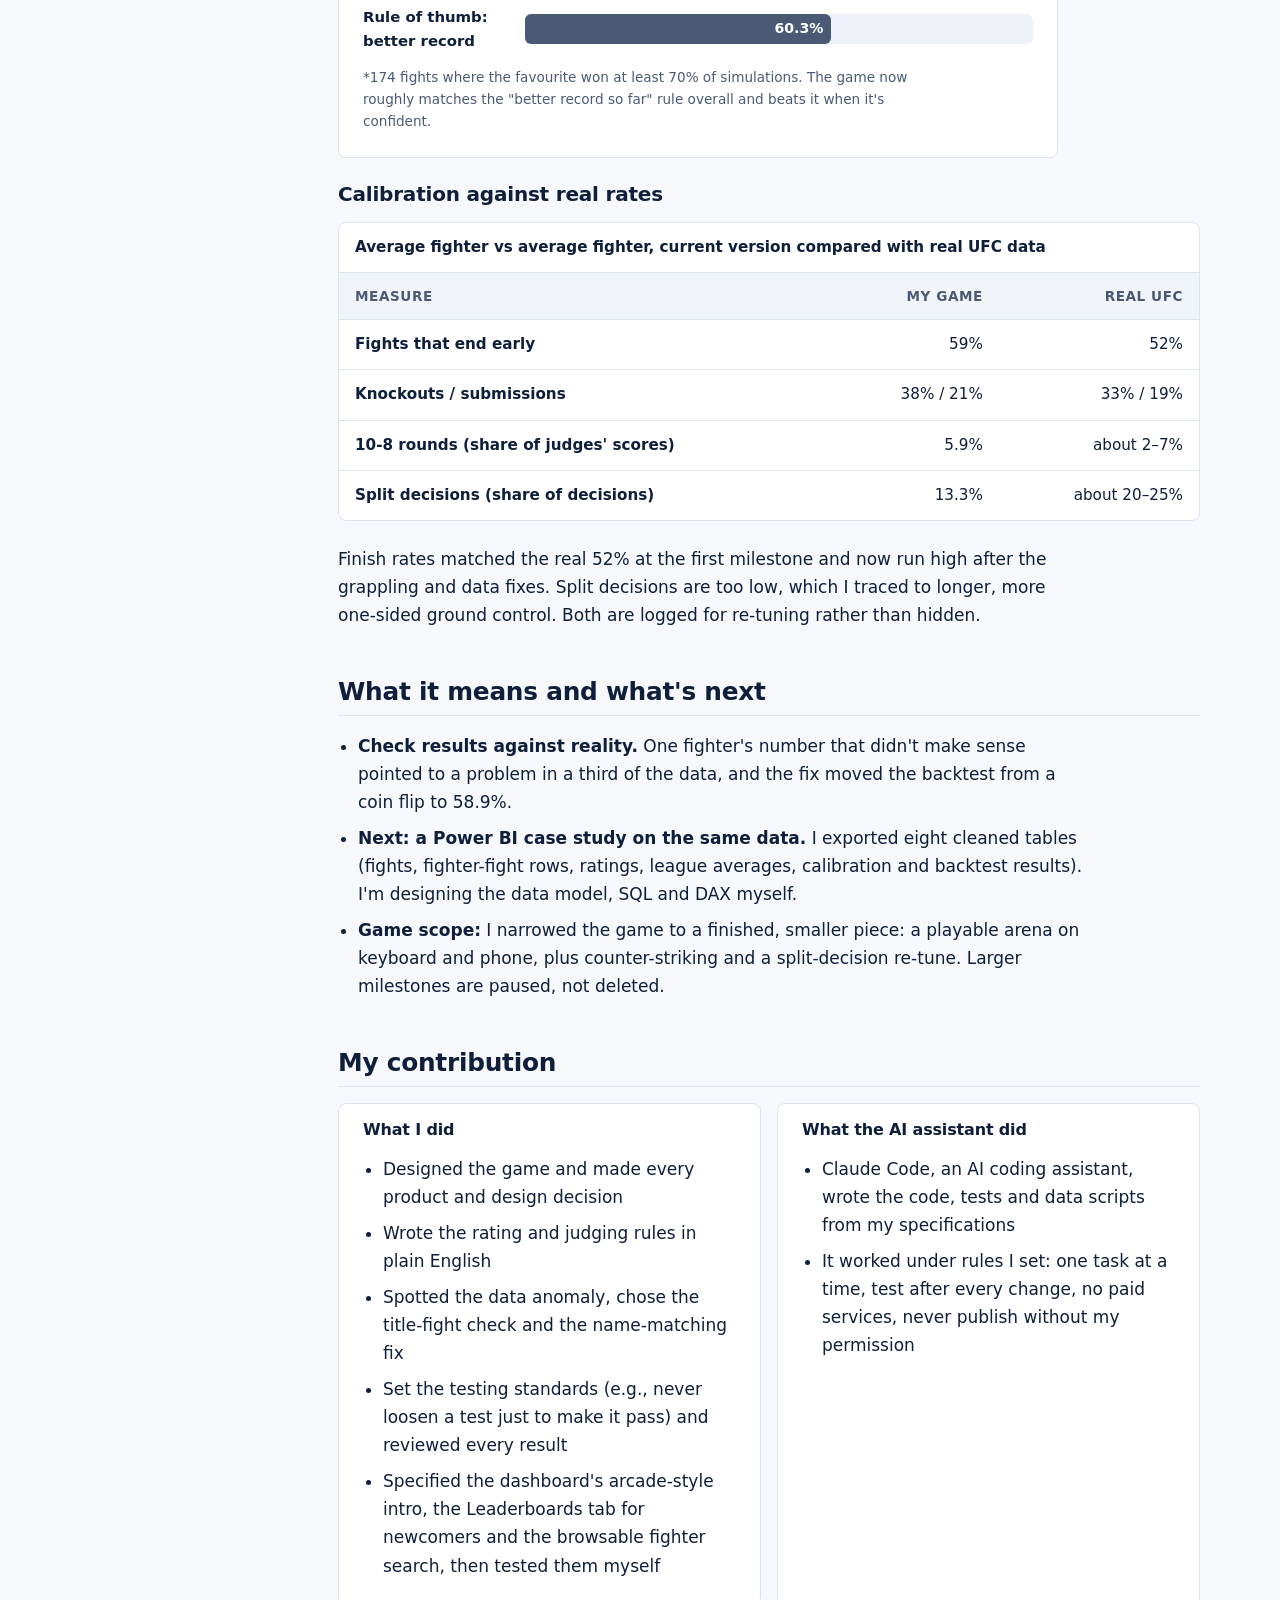
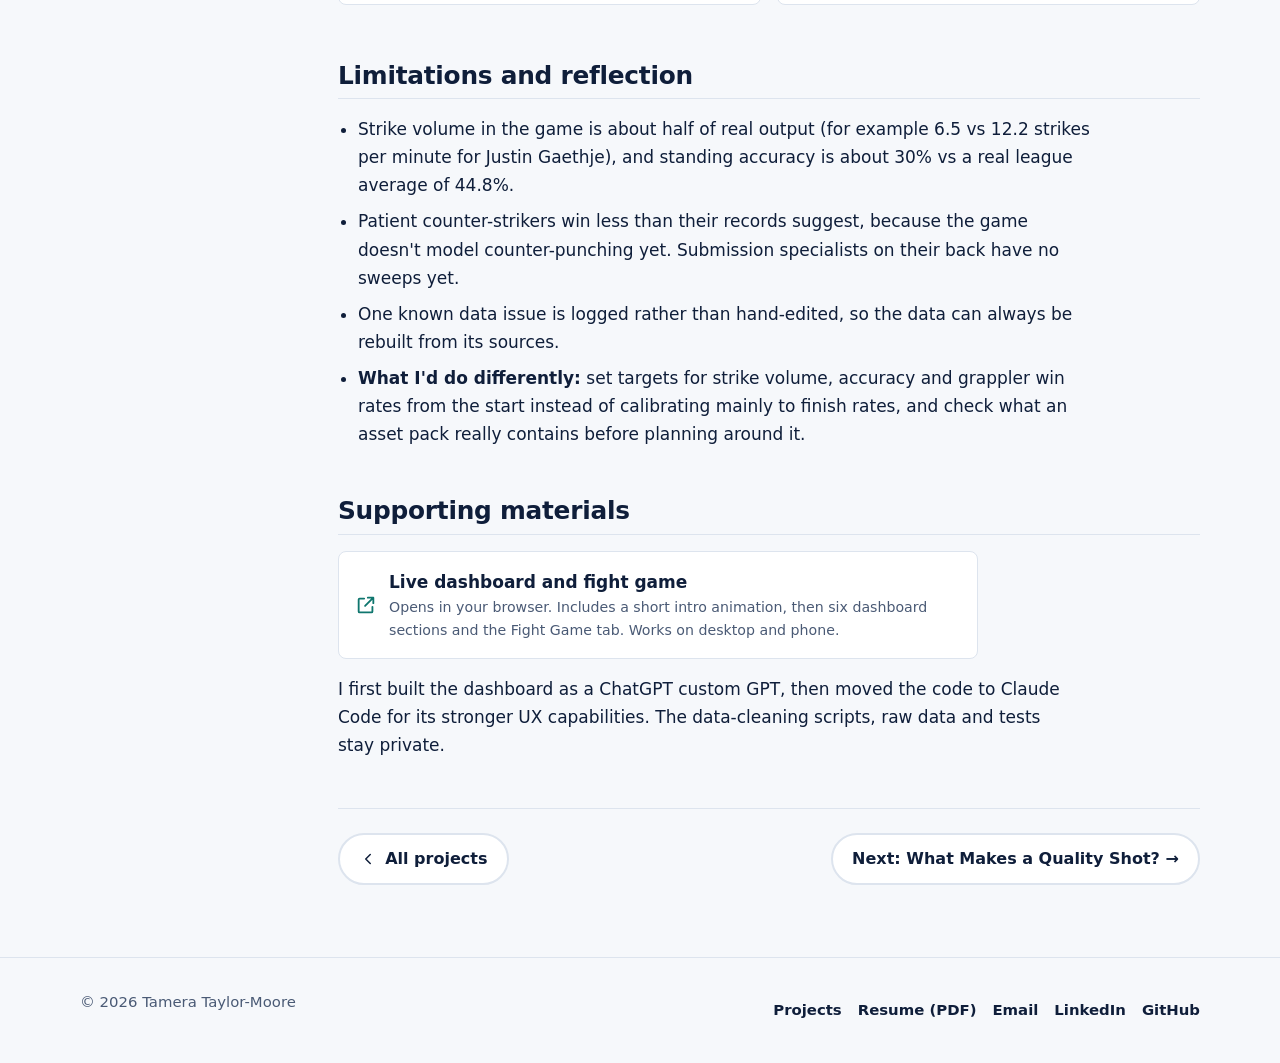
==== commit 455199d8: "Update Inside the Cage: live dashboard and fight game demo Adds the redesigned dashboard and fight g" ====
--- a/projects/inside-the-cage.html
+++ b/projects/inside-the-cage.html
@@ -11,7 +11,7 @@
   <meta property="og:title" content="Inside the Cage: UFC stats dashboard and stats-driven fighting game | Tamera Taylor-Moore">
   <meta property="og:description" content="Case study: a UFC statistics dashboard turned into a stats-driven fighting game, calibrated and backtested against real fight results by Tamera Taylor-Moore.">
   <meta property="og:url" content="https://searjam17.github.io/projects/inside-the-cage.html">
-  <meta property="og:image" content="https://searjam17.github.io/assets/images/social-preview.png">
+  <meta property="og:image" content="https://searjam17.github.io/assets/images/inside-the-cage/og.jpg">
   <meta property="og:image:width" content="1200">
   <meta property="og:image:height" content="630">
   <meta name="twitter:card" content="summary_large_image">
@@ -43,15 +43,32 @@
   <header class="case-hero">
     <span class="category category--sports">Sports analytics</span>
     <h1>Inside the Cage</h1>
-    <p class="case-summary">I took my UFC statistics dashboard and started turning it into a 2D fighting game in which every fighter strikes, defends and wrestles the way their real record says they do. Then I checked the game against reality, and that check exposed an error in a third of the source data.</p>
-    <dl class="overview"><div><dt>Context</dt><dd>Personal portfolio project</dd></div><div><dt>Team</dt><dd>Individual, built with an AI coding assistant</dd></div><div><dt>My role</dt><dd>Game designer, rule writer, data investigator and tester</dd></div><div><dt>Tools</dt><dd>ChatGPT custom GPT (first dashboard), then Claude Code; Python, JavaScript, Node.js tests, Git</dd></div><div><dt>Timeframe</dt><dd>October 2026–present</dd></div><div><dt>Status</dt><dd>Game engine complete and tested; playable version in progress</dd></div></dl>
+    <p class="case-summary">I took my UFC statistics dashboard and started turning it into a 2D fighting game in which every fighter strikes, defends and wrestles the way their real record says they do. Then I checked the game against reality, and that check exposed an error in a third of the source data. The dashboard and the fight game are now live.</p>
+    <div class="hero-actions"><a class="btn btn-primary" href="../demos/inside-the-cage/index.html"><svg viewBox="0 0 24 24" aria-hidden="true" width="18" height="18" fill="none" stroke="currentColor" stroke-width="2" stroke-linecap="round" stroke-linejoin="round"><path d="M14 4h6v6M20 4l-9 9M19 14v5a1 1 0 0 1-1 1H5a1 1 0 0 1-1-1V6a1 1 0 0 1 1-1h5"/></svg> Open the live dashboard</a><a class="btn btn-secondary" href="#dashboard">See screenshots</a></div>
+    <dl class="overview"><div><dt>Context</dt><dd>Personal portfolio project</dd></div><div><dt>Team</dt><dd>Individual, built with an AI coding assistant</dd></div><div><dt>My role</dt><dd>Game designer, rule writer, data investigator and tester</dd></div><div><dt>Tools</dt><dd>ChatGPT custom GPT (first dashboard), then Claude Code; Python, JavaScript, Node.js tests, Git</dd></div><div><dt>Timeframe</dt><dd>October 2026–present</dd></div><div><dt>Status</dt><dd>Live dashboard and watchable fight game; playable controls in progress</dd></div></dl>
   </header>
   <div class="case-layout">
-    <nav class="toc" aria-label="On this page"><h2>On this page</h2><ol><li><a href="#problem">The problem</a></li><li><a href="#data">Data</a></li><li><a href="#approach">Approach</a></li><li><a href="#findings">Findings</a></li><li><a href="#implications">Implications</a></li><li><a href="#contribution">My contribution</a></li><li><a href="#reflection">Limitations</a></li><li><a href="#materials">Materials</a></li></ol></nav>
+    <nav class="toc" aria-label="On this page"><h2>On this page</h2><ol><li><a href="#problem">The problem</a></li><li><a href="#dashboard">The dashboard</a></li><li><a href="#data">Data</a></li><li><a href="#approach">Approach</a></li><li><a href="#findings">Findings</a></li><li><a href="#implications">Implications</a></li><li><a href="#contribution">My contribution</a></li><li><a href="#reflection">Limitations</a></li><li><a href="#materials">Materials</a></li></ol></nav>
     <article class="case-content">
       <section id="problem"><h2>The problem</h2>
       <p>A dashboard can show that one fighter throws more strikes or shoots for more takedowns than another. I wanted to know whether those same numbers could <strong>drive</strong> a believable fight: a high-volume striker should throw more, a strong wrestler should shoot more, a hard-to-hit fighter should defend more.</p>
       <p>The test I set for myself: a simulation built only from fight records should end fights, score rounds and pick winners at rates close to the real UFC. Otherwise it's a game that just happens to use real names.</p>
+      </section>
+
+      <section id="dashboard"><h2>The dashboard</h2>
+      <p>The dashboard summarises 8,709 recorded UFC fights at a glance, then splits the detail into six sections: Fighters (striking pace, accuracy and a fighter finder), Leaderboards, Fight length, Grappling, Outcomes and Upcoming events. A second tab runs the fight game, where two fighters' recorded stats drive a computer-vs-computer bout scored by three judges.</p>
+      <ul>
+      <li><strong>Built for newcomers:</strong> the Leaderboards tab ranks fighters on one measure at a time (most accurate, busiest, accurate and busy, most experienced) with a minimum-fights setting, so small samples don't top the lists.</li>
+      <li><strong>Searchable, not memorised:</strong> the fighter finder uses a browsable A–Z dropdown, so visitors don't need to know names in advance.</li>
+      <li><strong>Honest by design:</strong> missing statistics are excluded rather than treated as zero, every chart explains why it exists, and the page states it describes past fights, not who would win.</li>
+      </ul>
+      <div class="gallery">
+      <figure><img src="../assets/images/inside-the-cage/dashboard.jpg" width="1400" height="875" loading="lazy" alt="Inside the Cage dashboard: summary tiles for 8,709 fights, a 52.0% finish rate, 44.8% strike accuracy and 5.0 minutes per takedown, above six section tabs"><figcaption>Summary row: fights recorded, finish rate, strike accuracy and takedown pace, calculated from the same data as the charts.</figcaption></figure>
+      <figure><img src="../assets/images/inside-the-cage/leaderboards.jpg" width="1400" height="875" loading="lazy" alt="Leaderboards tab showing a top-three podium of the most accurate strikers with a minimum of 10 fights"><figcaption>Leaderboards: ready-made top-10 lists for people new to the sport.</figcaption></figure>
+      <figure><img src="../assets/images/inside-the-cage/upcoming.jpg" width="1400" height="875" loading="lazy" alt="Upcoming events tab with cards listing date, main event, venue and city for nine upcoming events"><figcaption>Upcoming events: main events, venues and dates. Past events drop off automatically.</figcaption></figure>
+      <figure><img src="../assets/images/inside-the-cage/game-start.jpg" width="1400" height="692" loading="lazy" alt="Fight Game start screen with Start, Rules and How to play buttons between two pixel-art fighters in red and blue shorts"><figcaption>Fight Game start screen. Fighter art is a recoloured generic template, not real fighters' likenesses.</figcaption></figure>
+      <figure><img src="../assets/images/inside-the-cage/game-fight.jpg" width="1400" height="684" loading="lazy" alt="Pixel-art fight in round one: the red-corner fighter throws a punch at the blue-corner fighter, with health and stamina bars above"><figcaption>A computer-vs-computer bout: each fighter's pace, accuracy, defence and takedowns come from their record.</figcaption></figure>
+      </div>
       </section>
 
       <section id="data"><h2>Data and constraints</h2>
@@ -59,7 +76,7 @@
       <li><strong>Scope:</strong> 8,709 recorded UFC fights, 775 events and 2,696 fighters, with fight data through May 2026. 2,535 fighters have enough data for the search tool and the game.</li>
       <li><strong>Verification source:</strong> per-round statistics by fighter name from a second public dataset (Greco1899/scrape_ufc_stats, GPL-3.0). I downloaded only its CSV files and ran none of its code.</li>
       <li><strong>Constraint:</strong> UFC's website terms don't allow automated copying of event listings or photos, so I built on the historical data and my own analysis instead.</li>
-      <li><strong>Not public yet:</strong> real fighter names, the data licence and the art licence still need to be resolved before a public release, so the dashboard and game aren't linked here.</li>
+      <li><strong>Public demo:</strong> an unofficial fan project, not affiliated with or endorsed by the UFC, and not a prediction or betting tool. Fighter art is a recoloured generic template pack (Pixel Moon Studio); referees are fictional and there are no likenesses of real fighters.</li>
       </ul>
       </section>
 
@@ -84,7 +101,7 @@
       <li><span class="stat-value">3,060</span><span class="stat-label">of 8,709 fights (35%) had swapped stats</span></li>
       <li><span class="stat-value">5,618</span><span class="stat-label">fights already correct</span></li>
       <li><span class="stat-value">0</span><span class="stat-label">fights left unexplained after matching by name</span></li>
-      <li><span class="stat-value">73</span><span class="stat-label">automated tests passing (61 JavaScript, 12 Python)</span></li>
+      <li><span class="stat-value">96</span><span class="stat-label">automated tests passing (84 JavaScript, 12 Python)</span></li>
       </ul>
       <p>I fixed the cause in the data-cleaning script by matching every fight against the second dataset by fighter name, rather than editing anything by hand. New tests fail on the old data and pass on the fixed data.</p>
 
@@ -126,6 +143,7 @@
       <li>Wrote the rating and judging rules in plain English</li>
       <li>Spotted the data anomaly, chose the title-fight check and the name-matching fix</li>
       <li>Set the testing standards (e.g., never loosen a test just to make it pass) and reviewed every result</li>
+      <li>Specified the dashboard's arcade-style intro, the Leaderboards tab for newcomers and the browsable fighter search, then tested them myself</li>
       </ul></div>
       <div><h3>What the AI assistant did</h3><ul>
       <li>Claude Code, an AI coding assistant, wrote the code, tests and data scripts from my specifications</li>
@@ -144,7 +162,8 @@
       </section>
 
       <section id="materials"><h2>Supporting materials</h2>
-      <p>I first built the dashboard as a ChatGPT custom GPT, then moved the code to Claude Code for its stronger UX capabilities. A public version is being finished in a separate build and will be linked here once it's published.</p>
+      <ul class="materials"><li><a href="../demos/inside-the-cage/index.html"><svg viewBox="0 0 24 24" aria-hidden="true" fill="none" stroke="currentColor" stroke-width="2" stroke-linecap="round" stroke-linejoin="round"><path d="M14 4h6v6M20 4l-9 9M19 14v5a1 1 0 0 1-1 1H5a1 1 0 0 1-1-1V6a1 1 0 0 1 1-1h5"/></svg><span>Live dashboard and fight game<small>Opens in your browser. Includes a short intro animation, then six dashboard sections and the Fight Game tab. Works on desktop and phone.</small></span></a></li></ul>
+      <p>I first built the dashboard as a ChatGPT custom GPT, then moved the code to Claude Code for its stronger UX capabilities. The data-cleaning scripts, raw data and tests stay private.</p>
       </section>
       <nav class="case-footer-nav" aria-label="More projects">
         <a class="btn btn-ghost" href="../index.html#projects"><svg viewBox="0 0 24 24" aria-hidden="true" width="16" height="16" fill="none" stroke="currentColor" stroke-width="2" stroke-linecap="round" stroke-linejoin="round"><path d="M15 18l-6-6 6-6"/></svg> All projects</a>
